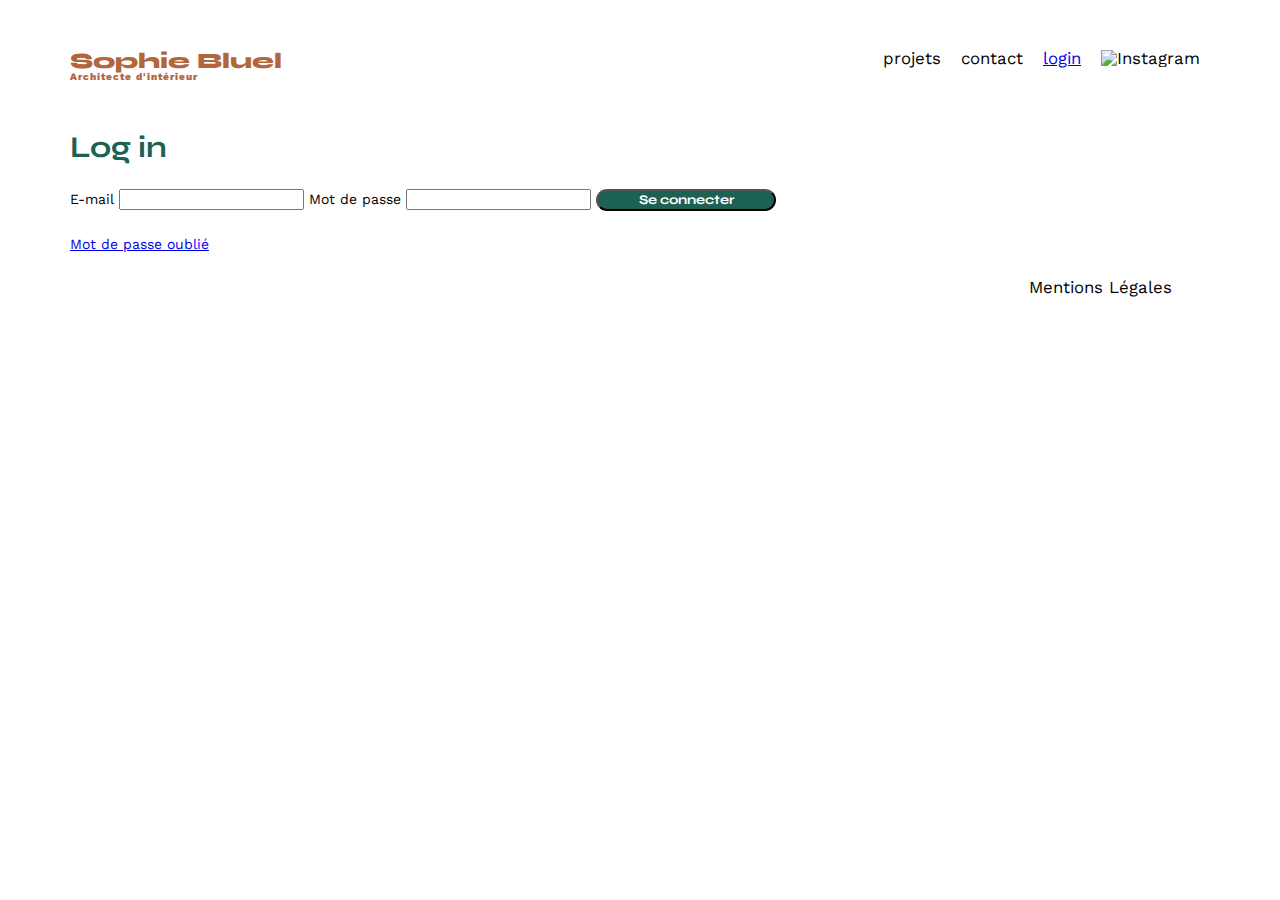
==== FrontEnd/login.html @ ac1f8f0b "error 405" ====
<!DOCTYPE html>
<html lang="fr">

<head>
    <meta charset="UTF-8">
    <title>Sophie Bluel - Architecte d'intérieur - Connexion</title>
    <meta name="viewport" content="width=device-width, initial-scale=1.0">
    <link rel="preconnect" href="https://fonts.googleapis.com">
    <link rel="preconnect" href="https://fonts.gstatic.com" crossorigin>
    <link href="https://fonts.googleapis.com/css2?family=Syne:wght@700;800&family=Work+Sans&display=swap"
        rel="stylesheet">
    <meta name="description" content="">
    <link rel="stylesheet" href="./assets/style.css">
</head>

<body>
    <header>
        <h1>Sophie Bluel <span>Architecte d'intérieur</span></h1>
        <nav>
            <ul>
                <li>projets</li>
                <li>contact</li>
                <li><a href="./login.html">login</a></li>
                <li><img src="./assets/icons/instagram.png" alt="Instagram"></li>
            </ul>
        </nav>
    </header>
    <main>
        <h2>Log in</h2>
        <form class="login-form" method="post" action="">
            <label class="login-form__label" for="login-form__email">E-mail</label>
            <input type="email" name="email" id="login-form__email" required>
            <label class="login-form__label" for="login-form__password">Mot de passe</label>
            <input type="password" name="password" id="login-form__password" required>
            <input type="submit" id="login-form__submit" value="Se connecter">
        </form>
        <a href="#">Mot de passe oublié</a>
        <div id="error-message"></div>
        <div id="login-message"></div>
    </main>
    <footer>
        <nav>
            <ul>
                <li>Mentions Légales</li>
            </ul>
        </nav>
    </footer>
    <script type="module" src="./login.js"></script>
</body>

</html>
---- FrontEnd/assets/style.css ----
/* http://meyerweb.com/eric/tools/css/reset/
   v2.0 | 20110126
   License: none (public domain)
*/

html,
body,
div,
span,
applet,
object,
iframe,
h1,
h2,
h3,
h4,
h5,
h6,
p,
blockquote,
pre,
a,
abbr,
acronym,
address,
big,
cite,
code,
del,
dfn,
em,
img,
ins,
kbd,
q,
s,
samp,
small,
strike,
strong,
sub,
sup,
tt,
var,
b,
u,
i,
center,
dl,
dt,
dd,
ol,
ul,
li,
fieldset,
form,
label,
legend,
table,
caption,
tbody,
tfoot,
thead,
tr,
th,
td,
article,
aside,
canvas,
details,
embed,
figure,
figcaption,
footer,
header,
hgroup,
menu,
nav,
output,
ruby,
section,
summary,
time,
mark,
audio,
video {
	margin: 0;
	padding: 0;
	border: 0;
	font-size: 100%;
	font: inherit;
	vertical-align: baseline;
}

/* HTML5 display-role reset for older browsers */
article,
aside,
details,
figcaption,
figure,
footer,
header,
hgroup,
menu,
nav,
section {
	display: block;
}

body {
	line-height: 1;
}

ol,
ul {
	list-style: none;
}

blockquote,
q {
	quotes: none;
}

blockquote:before,
blockquote:after,
q:before,
q:after {
	content: '';
	content: none;
}

table {
	border-collapse: collapse;
	border-spacing: 0;
}

/** end reset css**/
body {
	max-width: 1140px;
	margin: auto;
	font-family: 'Work Sans';
	font-size: 14px;
}

header {
	display: flex;
	justify-content: space-between;
	margin: 50px 0
}

section {
	margin: 50px 0
}

h1 {
	display: flex;
	flex-direction: column;
	font-family: 'Syne';
	font-size: 22px;
	font-weight: 800;
	color: #B1663C
}

h1>span {
	font-family: 'Work Sans';
	font-size: 10px;
	letter-spacing: 0.1em;
	;
}

h2 {
	font-family: 'Syne';
	font-weight: 700;
	font-size: 30px;
	color: #1D6154
}

nav ul {
	display: flex;
	align-items: center;
	list-style-type: none;

}

nav li {
	padding: 0 10px;
	font-size: 1.2em;
}

li:hover {
	color: #B1663C;
}

#introduction {
	display: flex;
	align-items: center;
}

#introduction figure {
	flex: 1
}

#introduction img {
	display: block;
	margin: auto;
	width: 80%;
}

#introduction article {
	flex: 1
}

#introduction h2 {
	margin-bottom: 1em;
}

#introduction p {
	margin-bottom: 0.5em;
}

#portfolio h2 {
	text-align: center;
	margin-bottom: 1em;
}

.gallery {
	width: 100%;
	display: grid;
	grid-template-columns: 1fr 1fr 1fr;
	grid-column-gap: 20px;
	grid-row-gap: 20px;
}

.gallery img {
	width: 100%;

}

#contact {
	width: 50%;
	margin: auto;
}

#contact>* {
	text-align: center;

}

#contact h2 {
	margin-bottom: 20px;
}

#contact form {
	text-align: left;
	margin-top: 30px;
	display: flex;
	flex-direction: column;
}

#contact input {
	height: 50px;
	font-size: 1.2em;
	border: none;
	box-shadow: 0px 4px 14px rgba(0, 0, 0, 0.09);
}

#contact label {
	margin: 2em 0 1em 0;
}

#contact textarea {
	border: none;
	box-shadow: 0px 4px 14px rgba(0, 0, 0, 0.09);
}

input[type="submit"] {
	font-family: 'Syne';
	font-weight: 700;
	color: white;
	background-color: #1D6154;
	margin: 2em auto;
	width: 180px;
	text-align: center;
	border-radius: 60px;
}

footer nav ul {
	display: flex;
	justify-content: flex-end;
	margin: 2em
}
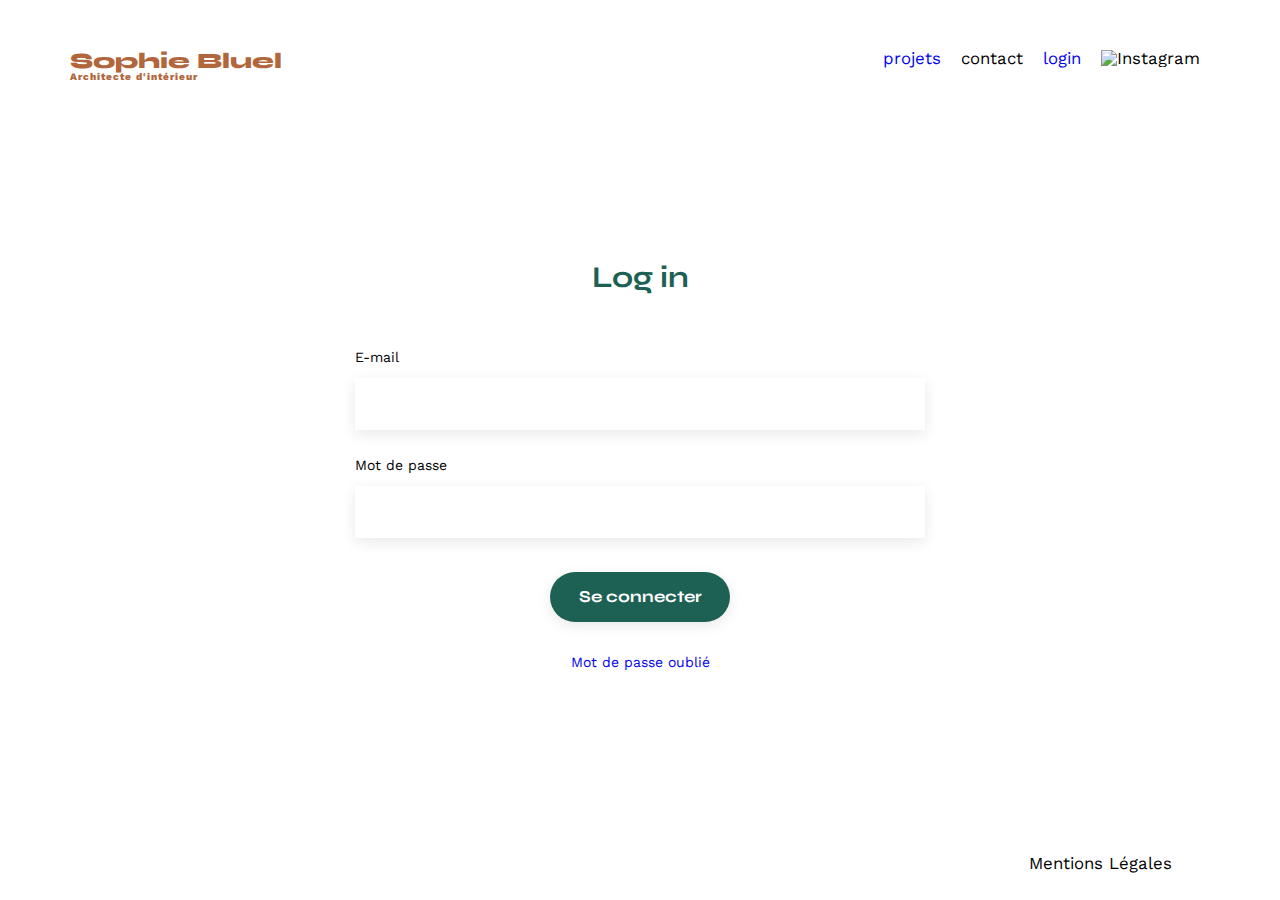
==== commit 1e94019f: "Projet finalisé" ====
--- a/FrontEnd/login.html
+++ b/FrontEnd/login.html
@@ -13,30 +13,31 @@
     <link rel="stylesheet" href="./assets/style.css">
 </head>
 
-<body>
-    <header>
+<body class="login-body">
+    <header class="login-header">
         <h1>Sophie Bluel <span>Architecte d'intérieur</span></h1>
         <nav>
             <ul>
-                <li>projets</li>
+                <li><a href="./index.html">projets</a></li>
                 <li>contact</li>
                 <li><a href="./login.html">login</a></li>
                 <li><img src="./assets/icons/instagram.png" alt="Instagram"></li>
             </ul>
         </nav>
     </header>
-    <main>
-        <h2>Log in</h2>
-        <form class="login-form" method="post" action="">
-            <label class="login-form__label" for="login-form__email">E-mail</label>
-            <input type="email" name="email" id="login-form__email" required>
-            <label class="login-form__label" for="login-form__password">Mot de passe</label>
-            <input type="password" name="password" id="login-form__password" required>
-            <input type="submit" id="login-form__submit" value="Se connecter">
-        </form>
-        <a href="#">Mot de passe oublié</a>
-        <div id="error-message"></div>
-        <div id="login-message"></div>
+    <main class="login-main">
+        <section id="login">
+            <h2>Log in</h2>
+            <form class="login-form" method="post" action="">
+                <label class="login-form__label" for="login-form__email">E-mail</label>
+                <input type="email" name="email" id="login-form__email" required>
+                <label class="login-form__label" for="login-form__password">Mot de passe</label>
+                <input type="password" name="password" id="login-form__password" required>
+                <input type="submit" id="login-form__submit" value="Se connecter">
+                <a id="forgotten-pw" href="#">Mot de passe oublié</a>
+                <div id="error-message"></div>
+            </form>
+        </section>
     </main>
     <footer>
         <nav>
--- a/FrontEnd/assets/style.css
+++ b/FrontEnd/assets/style.css
@@ -219,6 +219,9 @@
 }
 
 #portfolio h2 {
+	display: flex;
+	justify-content: center;
+	position: relative;
 	text-align: center;
 	margin-bottom: 1em;
 }
@@ -236,36 +239,46 @@
 
 }
 
-#contact {
+#contact,
+#login {
 	width: 50%;
 	margin: auto;
 }
 
-#contact>* {
-	text-align: center;
-
-}
-
-#contact h2 {
+#contact>*,
+#login>* {
+	text-align: center;
+
+}
+
+#contact h2,
+#login h2 {
 	margin-bottom: 20px;
 }
 
-#contact form {
+#contact form,
+#login form {
 	text-align: left;
 	margin-top: 30px;
 	display: flex;
 	flex-direction: column;
 }
 
-#contact input {
+#contact input,
+#login input {
 	height: 50px;
 	font-size: 1.2em;
 	border: none;
 	box-shadow: 0px 4px 14px rgba(0, 0, 0, 0.09);
 }
 
-#contact label {
+#contact label,
+#login label {
 	margin: 2em 0 1em 0;
+}
+
+#login-form__submit {
+	cursor: pointer;
 }
 
 #contact textarea {
@@ -287,5 +300,273 @@
 footer nav ul {
 	display: flex;
 	justify-content: flex-end;
-	margin: 2em
+	margin: 2em;
+}
+
+#gallery-filters {
+	display: flex;
+	flex-direction: row;
+	justify-content: center;
+}
+
+#gallery-filters span {
+	min-width: 100px;
+	display: flex;
+	flex-wrap: wrap;
+	justify-content: center;
+	align-content: center;
+	font-family: 'Syne';
+	color: #1D6154;
+	border: 1px solid #1D6154;
+	border-radius: 60px;
+	height: 50px;
+	font-size: 16px;
+	cursor: pointer;
+	padding: 0 1em;
+	margin: 1em;
+	box-sizing: border-box;
+}
+
+#selected-filter {
+	color: white !important;
+	background-color: #1D6154;
+	border: none;
+}
+
+#admin-header {
+	width: 100%;
+	height: 60px;
+	background-color: black;
+	position: absolute;
+	top: 0;
+	left: 0;
+	display: flex;
+	justify-content: center;
+	align-items: center;
+	gap: 20px;
+}
+
+#admin-header-icon {
+	color: white;
+}
+
+#admin-header-title {
+	color: white;
+	font-family: 'Work Sans';
+	font-size: 16px;
+}
+
+#modifDiv {
+	cursor: pointer;
+	font-family: 'Work Sans';
+	font-weight: 400;
+	font-size: 14px;
+	display: flex;
+	justify-content: center;
+	align-items: center;
+	gap: 10px;
+	position: relative;
+	left: 20px;
+}
+
+.modal {
+	width: 100%;
+	max-width: calc(700px - 6px - 2em);
+	box-sizing: border-box;
+	border-radius: 10px;
+	outline: none;
+	border: none;
+}
+
+.modal::backdrop {
+	background: black;
+	opacity: 0.4;
+}
+
+.close-modal {
+	cursor: pointer;
+	position: absolute;
+	top: 20px;
+	right: 20px;
+}
+
+.return-modal {
+	cursor: pointer;
+	position: absolute;
+	top: 20px;
+	left: 20px;
+}
+
+.cta-btn {
+	min-width: 240px;
+	font-family: 'Syne';
+	border-radius: 60px;
+	font-size: 16px;
+	cursor: pointer;
+	color: white;
+	background-color: #1D6154;
+	font-weight: 700;
+	text-align: center;
+	padding: 1em;
+	border: none;
+	margin: 40px;
+}
+
+.modal-gallery {
+	width: 100%;
+	max-width: calc(540px - 6px - 2em);
+	display: grid;
+	grid-template-columns: 1fr 1fr 1fr 1fr 1fr;
+	grid-column-gap: 10px;
+	grid-row-gap: 30px;
+	padding-bottom: 30px;
+	border-bottom: 1px solid #B3B3B3;
+}
+
+.modal-gallery img {
+	width: 100%;
+}
+
+.modal-gallery figure {
+	position: relative;
+}
+
+.modal h3 {
+	font-family: 'Work Sans';
+	font-weight: 400;
+	font-size: 26px;
+	text-align: center;
+	margin: 40px 0;
+}
+
+.delete-work-icon {
+	position: absolute;
+	top: 6px;
+	right: 6px;
+	color: white;
+	background-color: black;
+	border-radius: 2px;
+	padding: 3px 4px;
+	cursor: pointer;
+}
+
+.modal form {
+	gap: 20px;
+	display: flex;
+	flex-direction: column;
+	justify-content: center;
+	align-items: center;
+}
+
+.modal form>label {
+	width: 100%;
+	color: #3D3D3D
+}
+
+.form-img-container {
+	display: flex;
+	flex-direction: column;
+	justify-content: center;
+	align-items: center;
+	gap: 5px;
+	background-color: #E8F1F6;
+	width: 100%;
+	padding: 20px 0;
+}
+
+.form-img-container i {
+	color: #B9C5CC;
+}
+
+.form-img-container span {
+	color: #444444;
+}
+
+#add-work-img {
+	display: none;
+}
+
+.modal-container {
+	max-width: calc(540px - 6px - 2em);
+	margin: auto;
+	display: flex;
+	flex-direction: column;
+}
+
+.modal-container form {
+	width: 100%;
+}
+
+.modal-container fieldset {
+	width: 100%;
+}
+
+.add-work-img-btn {
+	display: block;
+	font-family: 'Syne';
+	border-radius: 60px;
+	font-size: 16px;
+	cursor: pointer;
+	color: #306685;
+	background-color: #CBD6DC;
+	font-weight: 700;
+	text-align: center;
+	padding: 1em 2em;
+	border: none;
+}
+
+#work-title,
+#work-category {
+	box-sizing: border-box;
+	width: 100%;
+	height: 50px;
+	box-shadow: 0px 4px 14px 0px #00000017;
+	border: none;
+	padding: 0 15px;
+}
+
+a {
+	text-decoration: none;
+}
+
+#forgotten-pw,
+#error-message {
+	text-align: center;
+	margin-bottom: 1em;
+}
+
+#error-message {
+	color: red;
+}
+
+.hidden {
+	display: none
+}
+
+.image-preview {
+	width: 100%;
+	max-width: 200px;
+}
+
+#invalid-form {
+	background-color: #C4C4C4;
+	cursor: default;
+}
+
+.line {
+	width: 100%;
+	border-bottom: 1px solid #B3B3B3;
+	margin-top: 20px;
+	margin-bottom: -20px;
+}
+
+.login-main {
+	display: flex;
+	flex: 1;
+}
+
+.login-body {
+	display: flex;
+	flex-direction: column;
+	min-height: 100vh;
 }